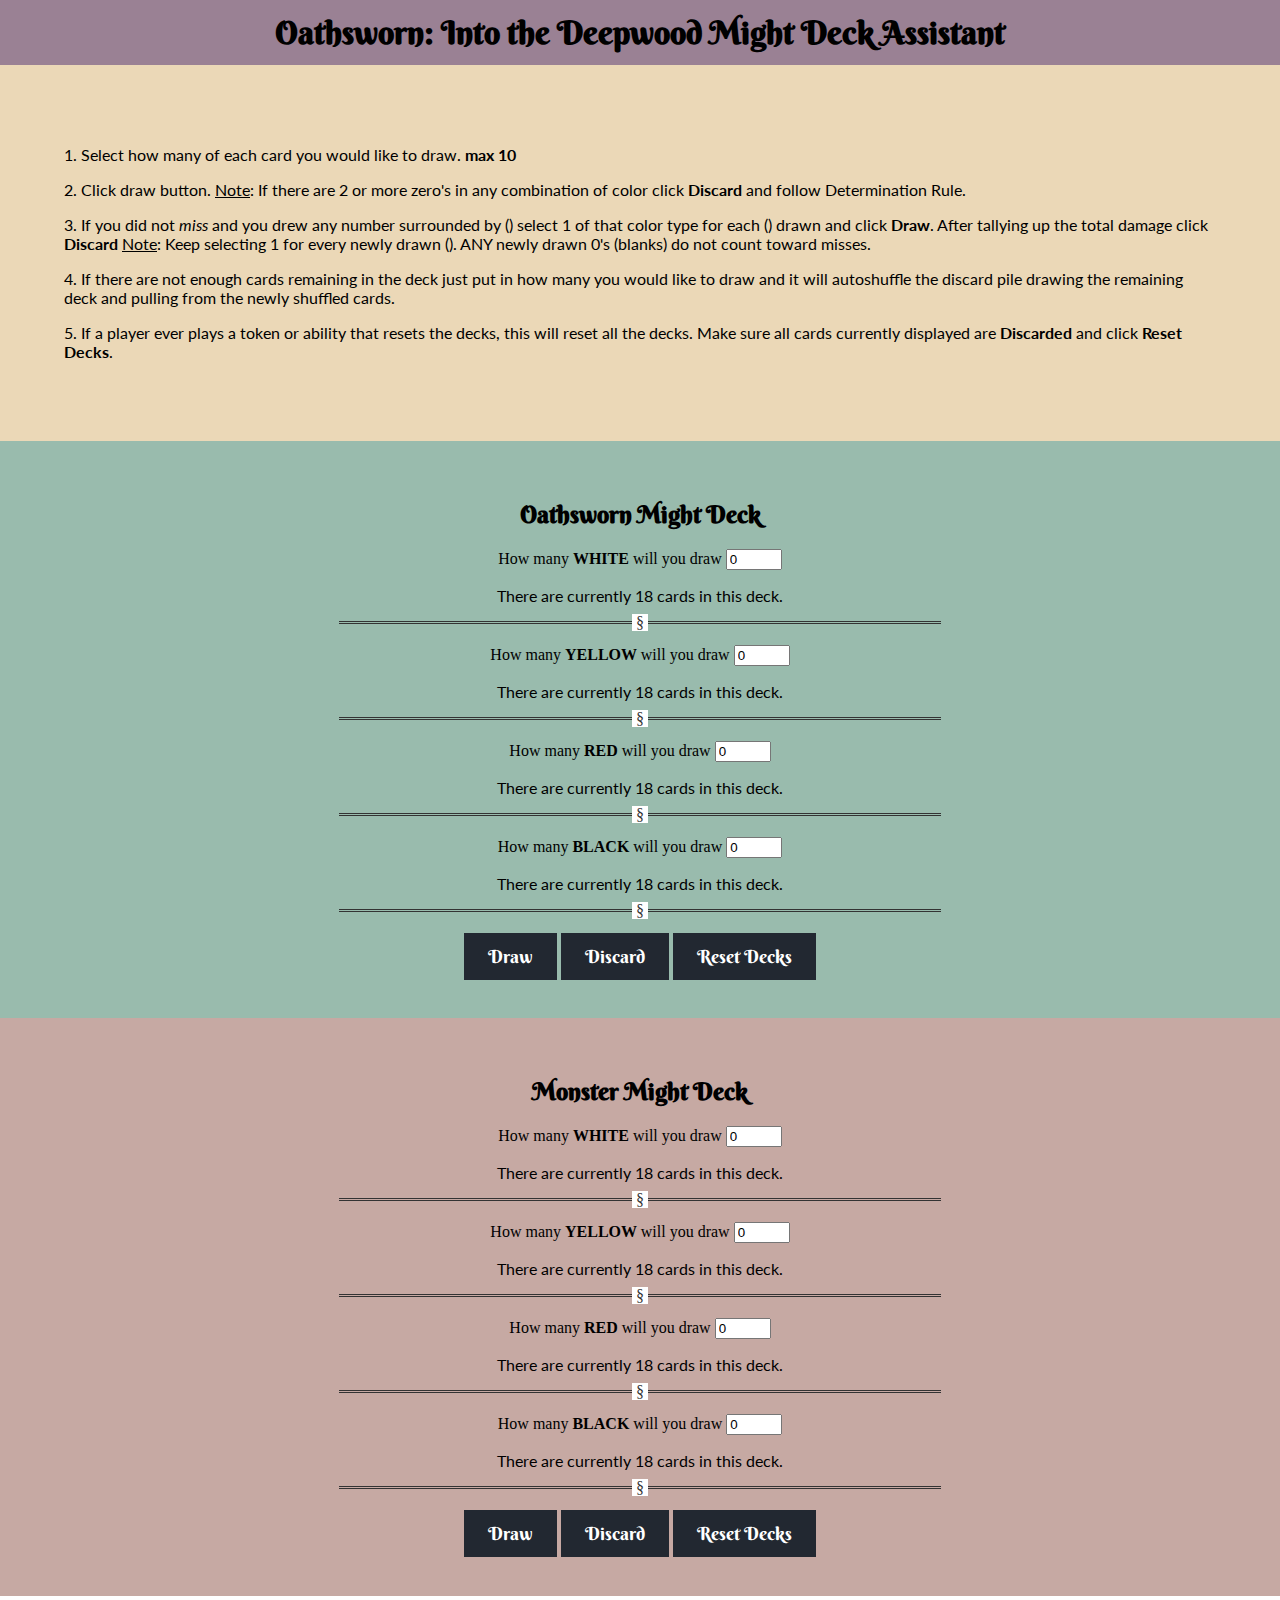
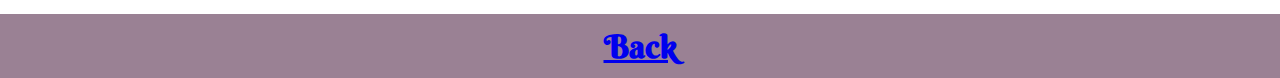
==== oathsworn.html @ df85a238 "Update oathsworn.html" ====
<!DOCTYPE html>
<html>
  <head>
    <meta charset="utf-8">
    <meta name="viewport" content="width=device-width">
    <title>Oathsworn Might Deck Assistant</title>
    <link rel="preconnect" href="https://fonts.gstatic.com">
    <link href="https://fonts.googleapis.com/css2?family=Berkshire+Swash&family=Lato&display=swap" rel="stylesheet">
    <style>
      footer {
        margin: 0;
      }

      body {
        margin: 0;
      }

      .button {
        background-color: #222831;
        border: none;
        color: white;
        padding: 12px 24px;
        text-align: center;
        font-size: 18px;
        cursor: pointer;
        font-family: 'Berkshire Swash', cursive;
      }

      .btn-group .button:not(:last-child) {
        border-right: none; /* Prevent double borders */
      }

      .btn-group .button:hover {
        background-color: #393e46;
      }

      hr {
        border: none;
        border-top: 3px double #333;
        color: #333;
        overflow: visible;
        text-align: center;
        height: 5px;
        width: 50%;
      }

      hr:after {
        background-color: white;
        content: '§';
        padding: 0 4px;
        position: relative;
        top: -10px;
      }

      .player {
        background-color: #99bbad;
        text-align: center;
        padding: 3%;
      }

      .intro {
        background-color: #ebd8b7;
        padding: 5%;
        align-text: left;
        font-family: 'Lato', sans-serif;
      }

      .monster {
        background-color: #c6a9a3;
        text-align: center;
        padding: 3%;
      }

      .print {
        font-weight: bold;
        background-color: #9a8194;
        //background-color: #f8f5f1;
      }

      h1 {
        font-family: 'Berkshire Swash', cursive;
        background-color: #9a8194;
        padding: 1%;
        margin: 0;
        text-align: center;
      }

      h2 {
        font-family: 'Berkshire Swash', cursive;
      }

      p {
        font-family: 'Lato', sans-serif;
      }

    </style>
  </head>


  <body>
    <script src="player.js"></script>
    <script src="monster.js"></script>
    <script> //Validation starts here to be called any time some value is placed in field.
    function createValidator(element) {
    return function() {
        var min = parseInt(element.getAttribute("min")) || 0;
        var max = parseInt(element.getAttribute("max")) || 0;

        var value = parseInt(element.value) || min;
        element.value = value; // make sure we got an int

        if (value < min) element.value = min;
        if (value > max) element.value = max;
        }
      }
    </script>


    <h1>Oathsworn: Into the Deepwood Might Deck Assistant</h1>
    <div class="intro">
      <p>1. Select how many of each card you would like to draw. <strong>max 10</strong></p>
      <p>2. Click draw button. <u>Note</u>: If there are 2 or more zero's in any combination of color click <strong>Discard</strong> and follow Determination Rule.</p>
      <p>3. If you did not <em>miss</em> and you drew any number surrounded by () select 1 of that color type for each () drawn and click <strong>Draw</strong>. After tallying up the total damage click <strong>Discard</strong> <u>Note</u>: Keep selecting 1 for every newly drawn (). ANY newly drawn 0's (blanks) do not count toward misses.</p>
      <p>4. If there are not enough cards remaining in the deck just put in how many you would like to draw and it will autoshuffle the discard pile drawing the remaining deck and pulling from the newly shuffled cards.</p>
      <p>5. If a player ever plays a token or ability that resets the decks, this will reset all the decks. Make sure all cards currently displayed are <strong>Discarded</strong> and click <strong>Reset Decks</strong>.

    </div>

   <div class="player">
    <h2>Oathsworn Might Deck</h2>

    <label>How many <strong> WHITE </strong> will you draw</label>
    <input type="number" min="0" max="10" id="white" value="0" class="num">
    <p id="white-deck">There are currently 18 cards in this deck.</p>
    <hr>
    <p id="draw-white" class="print"></p>
    <!--Checks deck Input field to make sure it is between 1 and 10-->
    <script>
      var elm = document.body.querySelector("input[id=white]");
      elm.onkeyup = createValidator(elm);
    </script>

    <label>How many <strong> YELLOW </strong> will you draw</label>
    <input type="number" min="0" max="10" id="yellow" value="0" class="num">
    <p id="yellow-deck">There are currently 18 cards in this deck.</p>
    <hr>
    <p id="draw-yellow" class="print"></p>
    <!--Checks deck Input field to make sure it is between 1 and 10-->
    <script>
      var elm = document.body.querySelector("input[id=yellow]");
      elm.onkeyup = createValidator(elm);
    </script>

    <label>How many <strong> RED </strong> will you draw</label>
    <input type="number" min="0" max="10" id="red" value="0" class="num">
    <p id="red-deck">There are currently 18 cards in this deck.</p>
    <hr>
    <p id="draw-red" class="print"></p>
    <!--Checks deck Input field to make sure it is between 1 and 10-->
    <script>
      var elm = document.body.querySelector("input[id=red]");
      elm.onkeyup = createValidator(elm);
    </script>

    <label>How many <strong> BLACK </strong> will you draw</label>
    <input type="number" min="0" max="10" id="black" value="0" class="num">
    <p id="black-deck">There are currently 18 cards in this deck.</p>
    <hr>
    <p id="draw-black" class="print"></p>
    <!--Checks deck Input field to make sure it is between 1 and 10-->
    <script>
      var elm = document.body.querySelector("input[id=black]");
      elm.onkeyup = createValidator(elm);
    </script>

  <div class ="btn-group">
    <button class="button" onclick="draw()">Draw</button>
    <button class="button" onclick="discard()">Discard</button>
    <button class="button" onclick="reset()">Reset Decks</button>
  </div>
  </div>

  <div class="monster">
    <h2>Monster Might Deck</h2>

    <label>How many <strong> WHITE </strong> will you draw</label>
    <input type="number" min="0" max="10" id="md-white" value="0" class="num">
    <p id="md-white-deck">There are currently 18 cards in this deck.</p>
    <hr>
    <p id="md-draw-white" class="print"></p>
    <!--Checks deck Input field to make sure it is between 1 and 10-->
    <script>
      var elm = document.body.querySelector("input[id=md-white]");
      elm.onkeyup = createValidator(elm);
    </script>

    <label>How many <strong> YELLOW </strong> will you draw</label>
    <input type="number" min="0" max="10" id="md-yellow" value="0" class="num">
    <p id="md-yellow-deck">There are currently 18 cards in this deck.</p>
    <hr>
    <p id="md-draw-yellow" class="print"></p>
    <!--Checks deck Input field to make sure it is between 1 and 10-->
    <script>
      var elm = document.body.querySelector("input[id=md-yellow]");
      elm.onkeyup = createValidator(elm);
    </script>

    <label>How many <strong> RED </strong> will you draw</label>
    <input type="number" min="0" max="10" id="md-red" value="0" class="num">
    <p id="md-red-deck">There are currently 18 cards in this deck.</p>
    <hr>
    <p id="md-draw-red" class="print"></p>
    <!--Checks deck Input field to make sure it is between 1 and 10-->
    <script>
      var elm = document.body.querySelector("input[id=md-red]");
      elm.onkeyup = createValidator(elm);
    </script>

    <label>How many <strong> BLACK </strong> will you draw</label>
    <input type="number" min="0" max="10" id="md-black" value="0" class="num">
    <p id="md-black-deck">There are currently 18 cards in this deck.</p>
    <hr>
    <p id="md-draw-black" class="print"></p>
    <!--Checks deck Input field to make sure it is between 1 and 10-->
    <script>
      var elm = document.body.querySelector("input[id=md-black]");
      elm.onkeyup = createValidator(elm);
    </script>

  <div class ="btn-group">
    <button class="button" onclick="mdraw()">Draw</button>
    <button class="button" onclick="mdiscard()">Discard</button>
    <button class="button" onclick="mreset()">Reset Decks</button>
  </div>
  </div>
<br>
<h1><a href="index.html">Back</a></h1>
  </body>

</html>
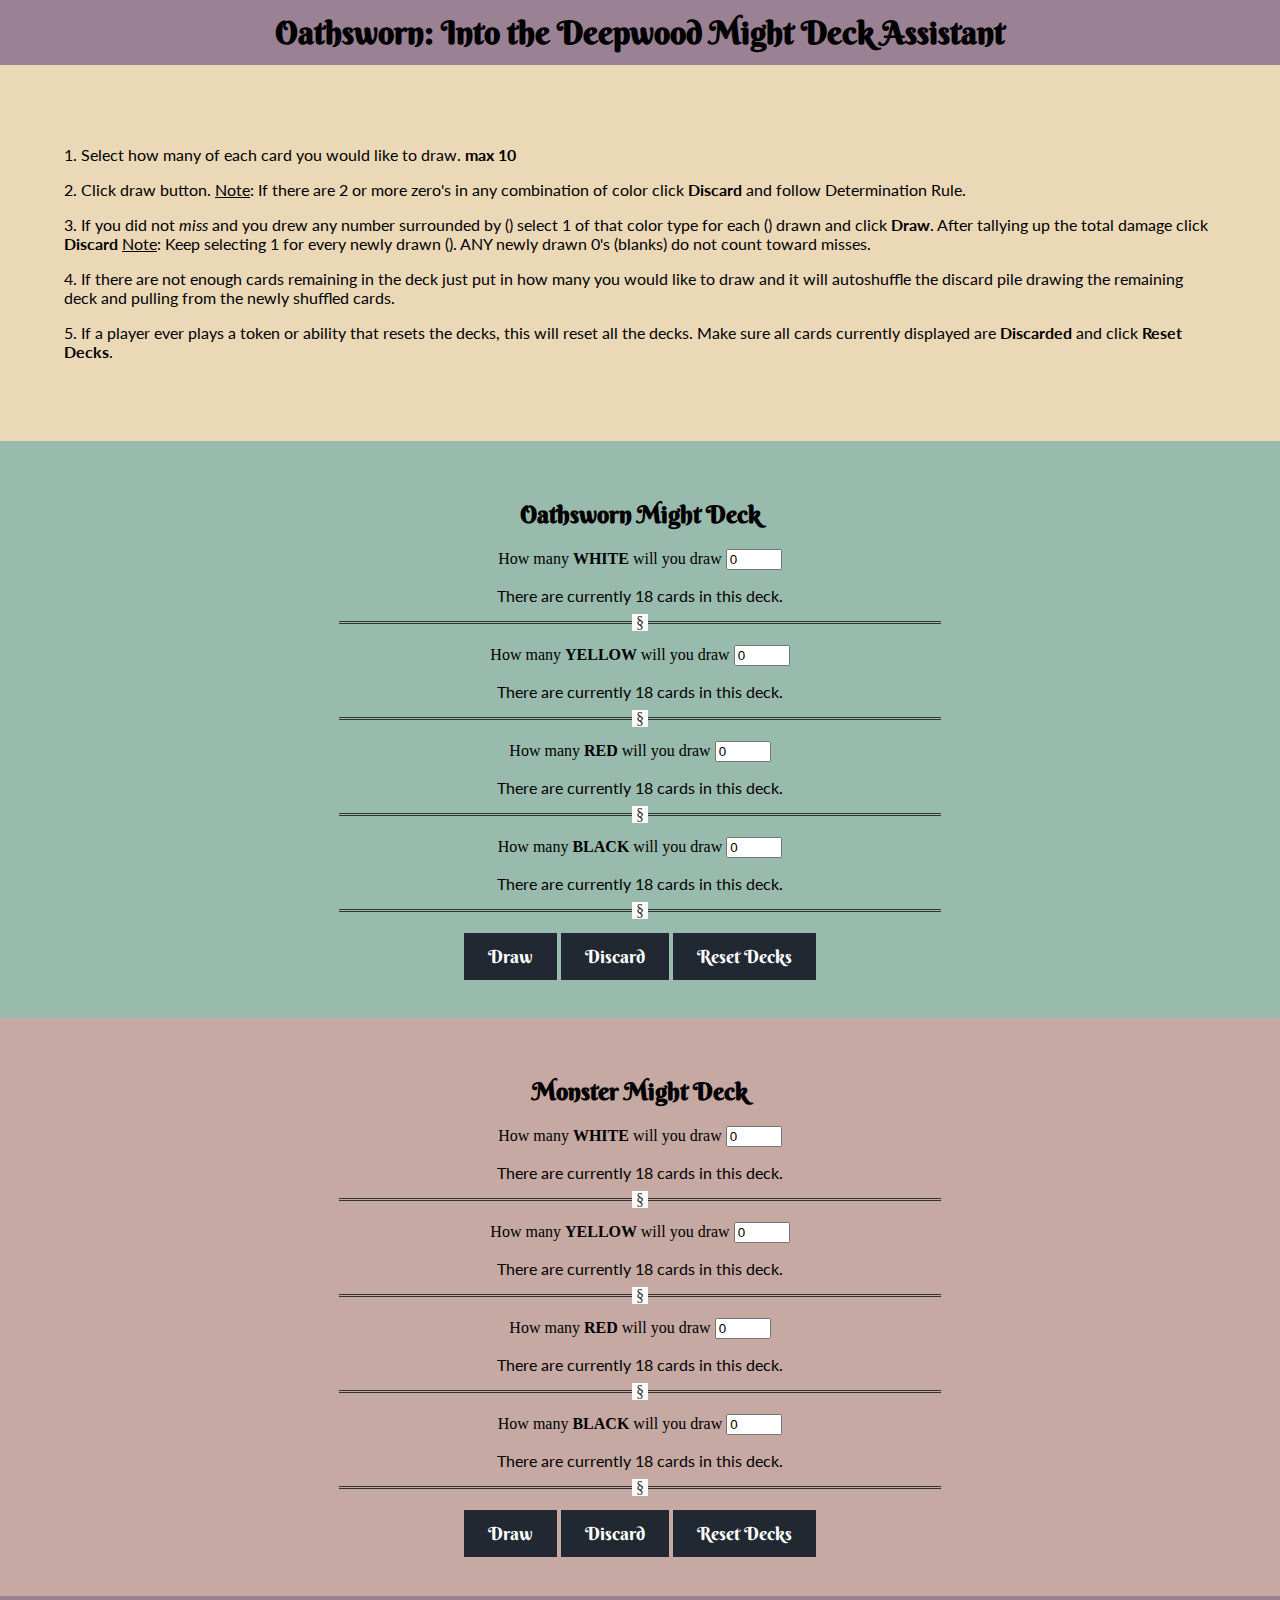
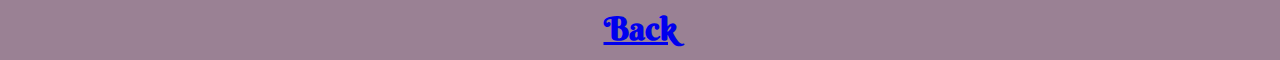
==== commit dd5925a2: "Update oathsworn.html" ====
--- a/oathsworn.html
+++ b/oathsworn.html
@@ -233,7 +233,7 @@
     <button class="button" onclick="mreset()">Reset Decks</button>
   </div>
   </div>
-<br>
+
 <h1><a href="index.html">Back</a></h1>
   </body>
 
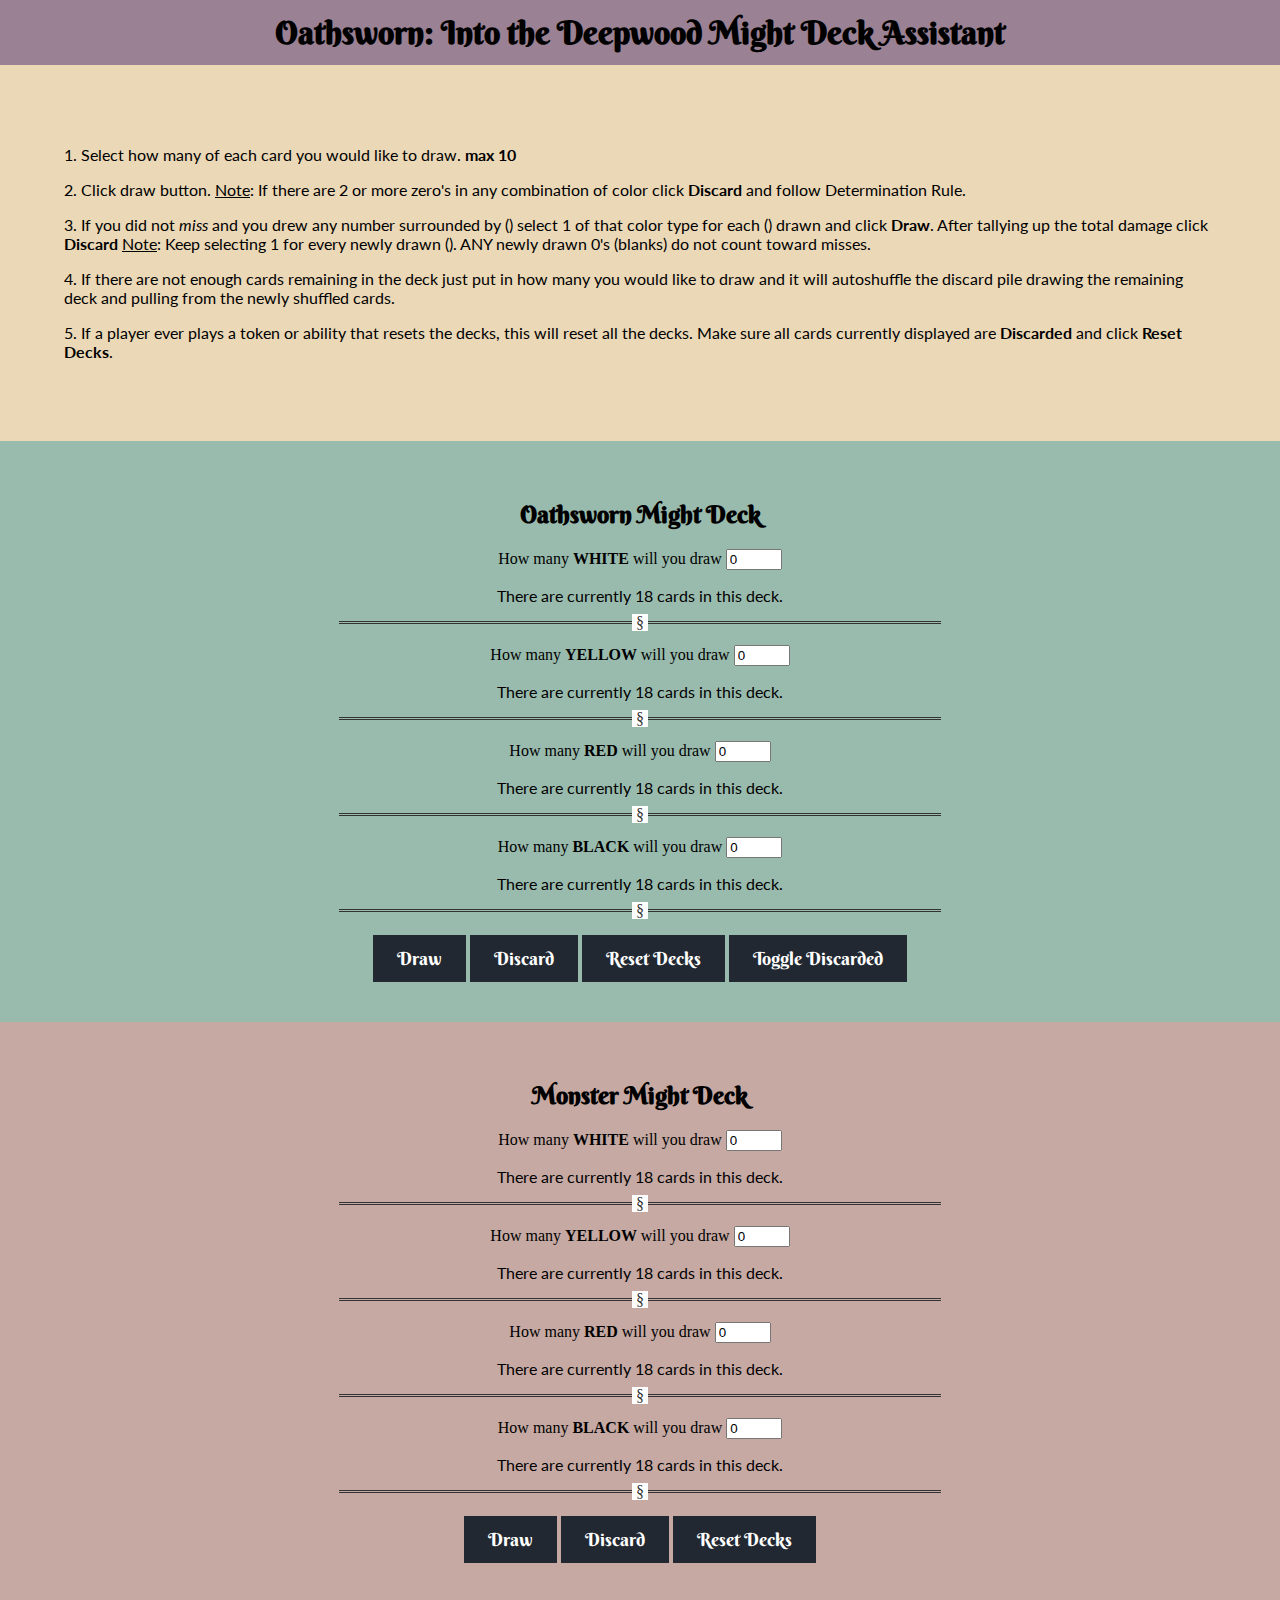
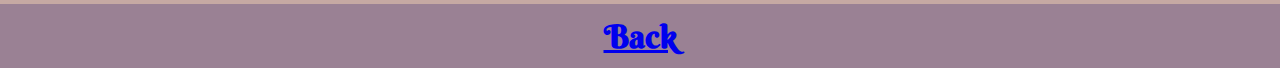
==== commit 7d17f013: "added toggle to show discarded might cards for players" ====
--- a/oathsworn.html
+++ b/oathsworn.html
@@ -24,6 +24,7 @@
         font-size: 18px;
         cursor: pointer;
         font-family: 'Berkshire Swash', cursive;
+        margin: 2px 0px;
       }
 
       .btn-group .button:not(:last-child) {
@@ -61,7 +62,6 @@
       .intro {
         background-color: #ebd8b7;
         padding: 5%;
-        align-text: left;
         font-family: 'Lato', sans-serif;
       }
 
@@ -74,7 +74,6 @@
       .print {
         font-weight: bold;
         background-color: #9a8194;
-        //background-color: #f8f5f1;
       }
 
       h1 {
@@ -134,10 +133,12 @@
     <p id="white-deck">There are currently 18 cards in this deck.</p>
     <hr>
     <p id="draw-white" class="print"></p>
+    <p id="print-discard-white"></p>
     <!--Checks deck Input field to make sure it is between 1 and 10-->
     <script>
       var elm = document.body.querySelector("input[id=white]");
       elm.onkeyup = createValidator(elm);
+      document.getElementById("print-discard-white").style.display="none";
     </script>
 
     <label>How many <strong> YELLOW </strong> will you draw</label>
@@ -145,10 +146,12 @@
     <p id="yellow-deck">There are currently 18 cards in this deck.</p>
     <hr>
     <p id="draw-yellow" class="print"></p>
+    <p id="print-discard-yellow"></p>
     <!--Checks deck Input field to make sure it is between 1 and 10-->
     <script>
       var elm = document.body.querySelector("input[id=yellow]");
       elm.onkeyup = createValidator(elm);
+      document.getElementById("print-discard-yellow").style.display="none";
     </script>
 
     <label>How many <strong> RED </strong> will you draw</label>
@@ -156,10 +159,12 @@
     <p id="red-deck">There are currently 18 cards in this deck.</p>
     <hr>
     <p id="draw-red" class="print"></p>
+    <p id="print-discard-red"></p>
     <!--Checks deck Input field to make sure it is between 1 and 10-->
     <script>
       var elm = document.body.querySelector("input[id=red]");
       elm.onkeyup = createValidator(elm);
+      document.getElementById("print-discard-red").style.display="none";
     </script>
 
     <label>How many <strong> BLACK </strong> will you draw</label>
@@ -167,16 +172,19 @@
     <p id="black-deck">There are currently 18 cards in this deck.</p>
     <hr>
     <p id="draw-black" class="print"></p>
+    <p id="print-discard-black"></p>
     <!--Checks deck Input field to make sure it is between 1 and 10-->
     <script>
       var elm = document.body.querySelector("input[id=black]");
       elm.onkeyup = createValidator(elm);
+      document.getElementById("print-discard-black").style.display="none";
     </script>
 
   <div class ="btn-group">
     <button class="button" onclick="draw()">Draw</button>
     <button class="button" onclick="discard()">Discard</button>
     <button class="button" onclick="reset()">Reset Decks</button>
+    <button class="button" onclick="showDiscard()">Toggle Discarded</button>
   </div>
   </div>
 
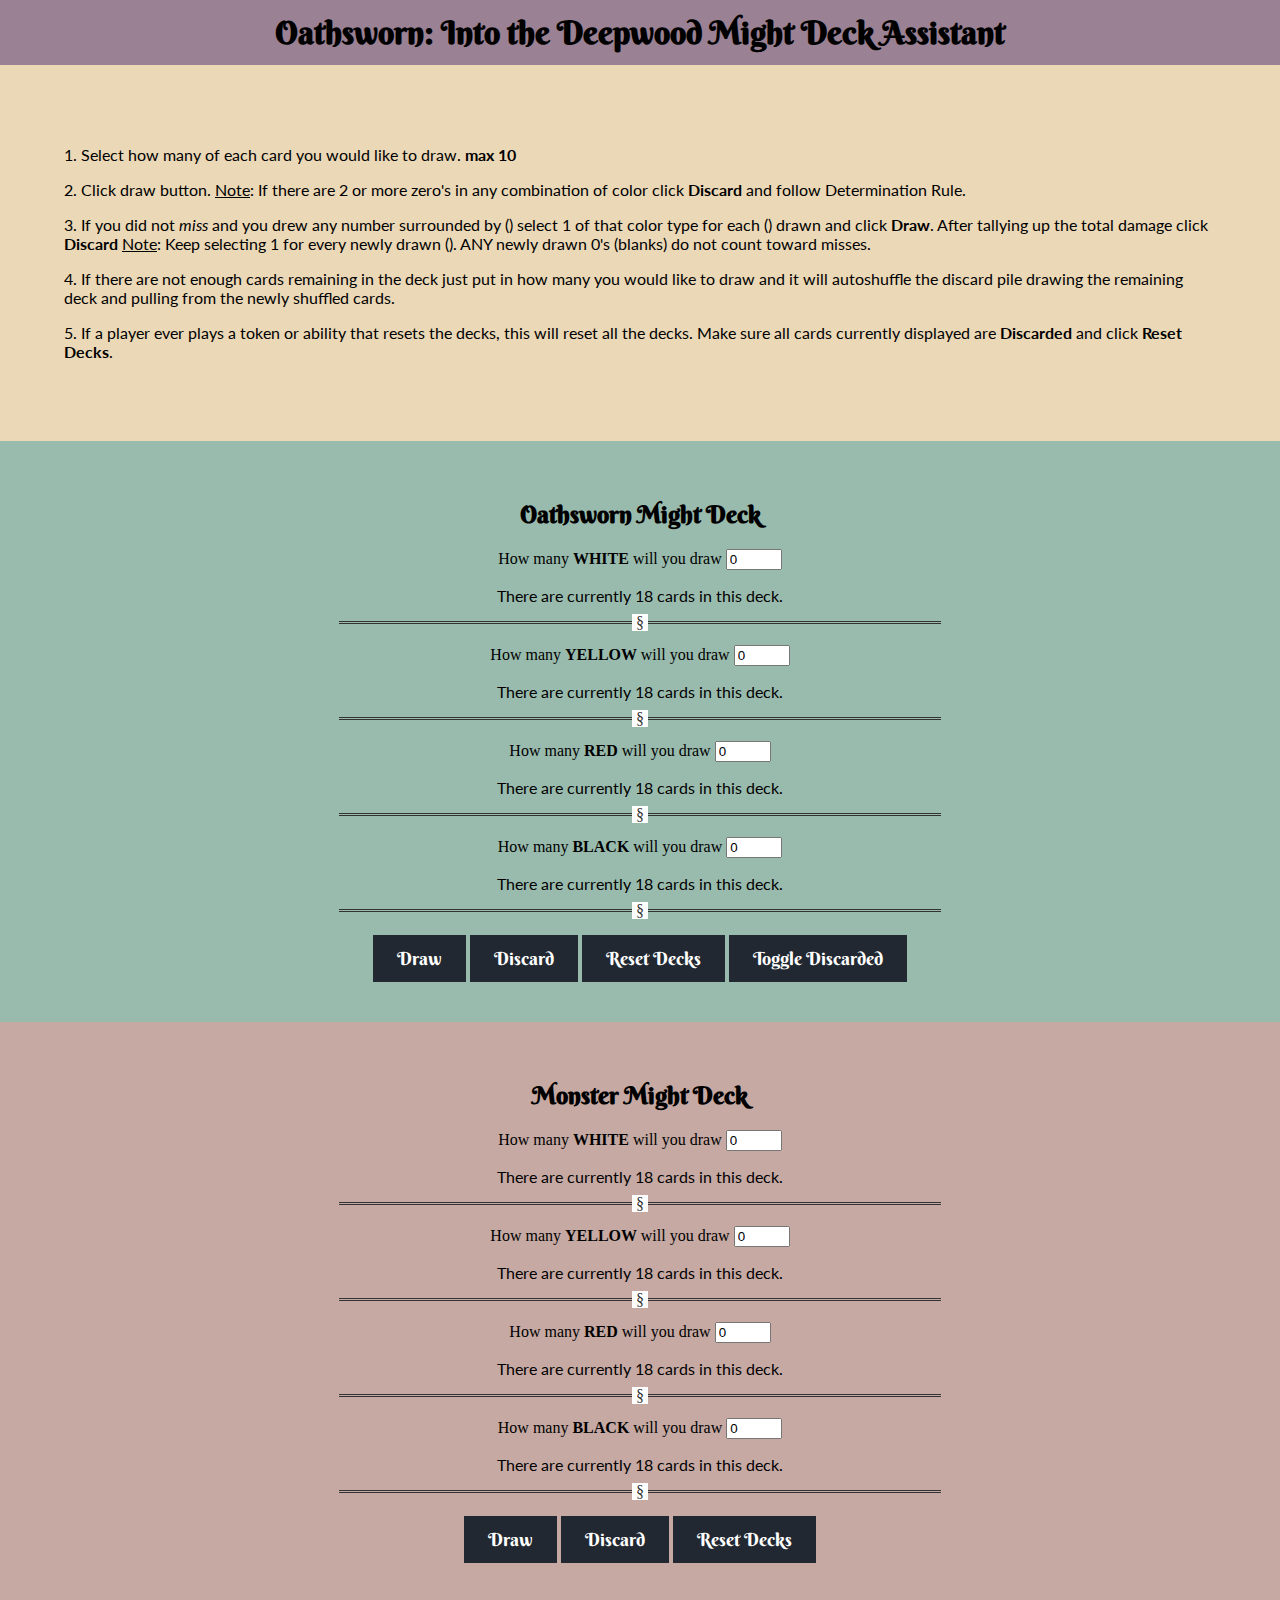
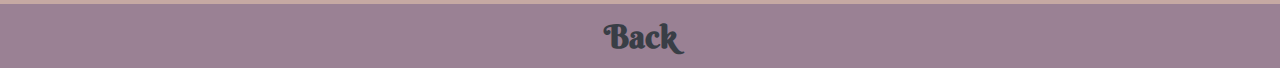
==== commit 4bbd2e28: "New landing page implemented" ====
--- a/oathsworn.html
+++ b/oathsworn.html
@@ -92,6 +92,20 @@
         font-family: 'Lato', sans-serif;
       }
 
+      .discard {
+        background-color: #c64756;
+      }
+
+      a {
+        color: #393e46;
+        font-family: 'Berkshire Swash', cursive;
+        text-decoration: none;
+      }
+
+      a:hover {
+        color:#f8f5f1;
+      }
+
     </style>
   </head>
 
@@ -133,7 +147,7 @@
     <p id="white-deck">There are currently 18 cards in this deck.</p>
     <hr>
     <p id="draw-white" class="print"></p>
-    <p id="print-discard-white"></p>
+    <p id="print-discard-white" class="discard"></p>
     <!--Checks deck Input field to make sure it is between 1 and 10-->
     <script>
       var elm = document.body.querySelector("input[id=white]");
@@ -146,7 +160,7 @@
     <p id="yellow-deck">There are currently 18 cards in this deck.</p>
     <hr>
     <p id="draw-yellow" class="print"></p>
-    <p id="print-discard-yellow"></p>
+    <p id="print-discard-yellow" class="discard"></p>
     <!--Checks deck Input field to make sure it is between 1 and 10-->
     <script>
       var elm = document.body.querySelector("input[id=yellow]");
@@ -159,7 +173,7 @@
     <p id="red-deck">There are currently 18 cards in this deck.</p>
     <hr>
     <p id="draw-red" class="print"></p>
-    <p id="print-discard-red"></p>
+    <p id="print-discard-red" class="discard"></p>
     <!--Checks deck Input field to make sure it is between 1 and 10-->
     <script>
       var elm = document.body.querySelector("input[id=red]");
@@ -172,7 +186,7 @@
     <p id="black-deck">There are currently 18 cards in this deck.</p>
     <hr>
     <p id="draw-black" class="print"></p>
-    <p id="print-discard-black"></p>
+    <p id="print-discard-black" class="discard"></p>
     <!--Checks deck Input field to make sure it is between 1 and 10-->
     <script>
       var elm = document.body.querySelector("input[id=black]");
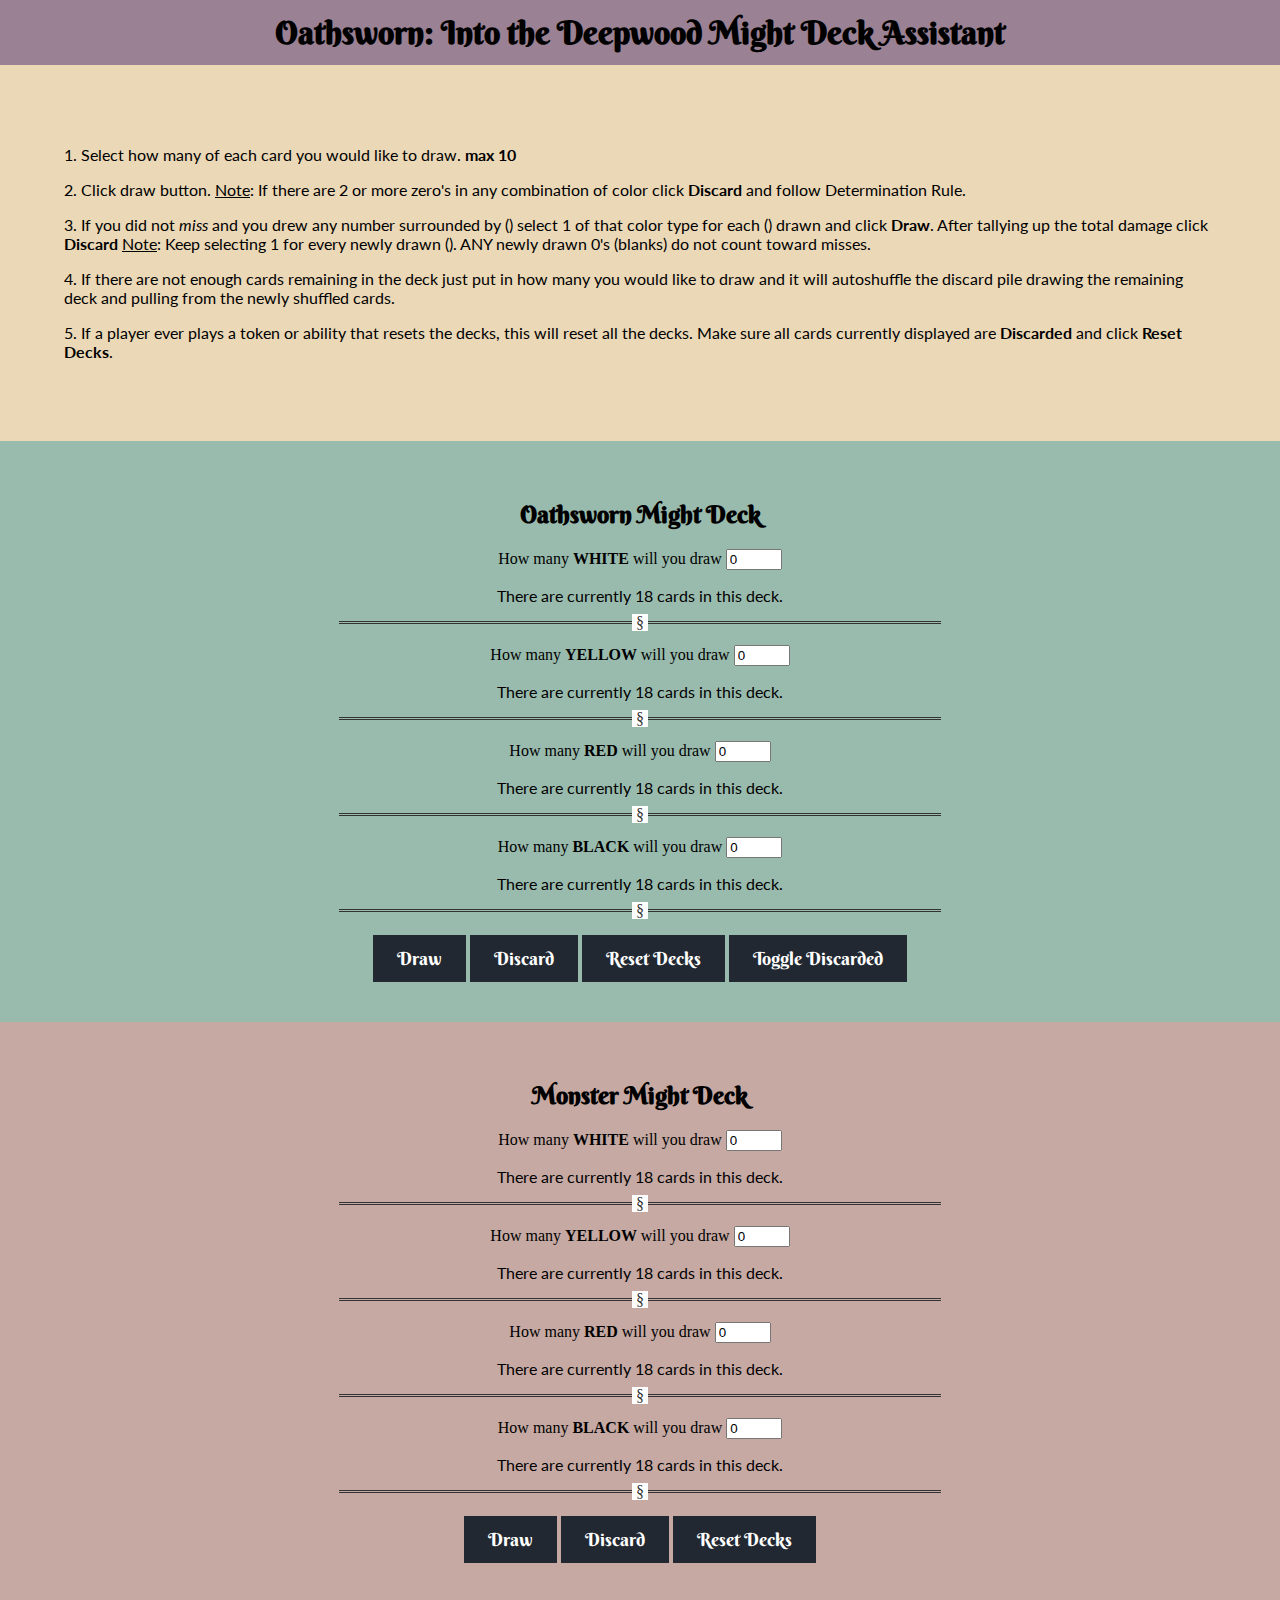
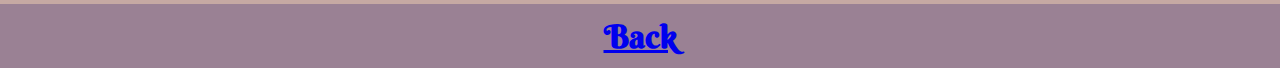
==== commit 116af150: "Merge branch 'main' of https://github.com/celstra/celstra.github.io into main" ====
--- a/oathsworn.html
+++ b/oathsworn.html
@@ -96,6 +96,7 @@
         background-color: #c64756;
       }
 
+<<<<<<< HEAD
       a {
         color: #393e46;
         font-family: 'Berkshire Swash', cursive;
@@ -106,6 +107,8 @@
         color:#f8f5f1;
       }
 
+=======
+>>>>>>> a4452532245d7834c191ef62a284b3a699f54617
     </style>
   </head>
 
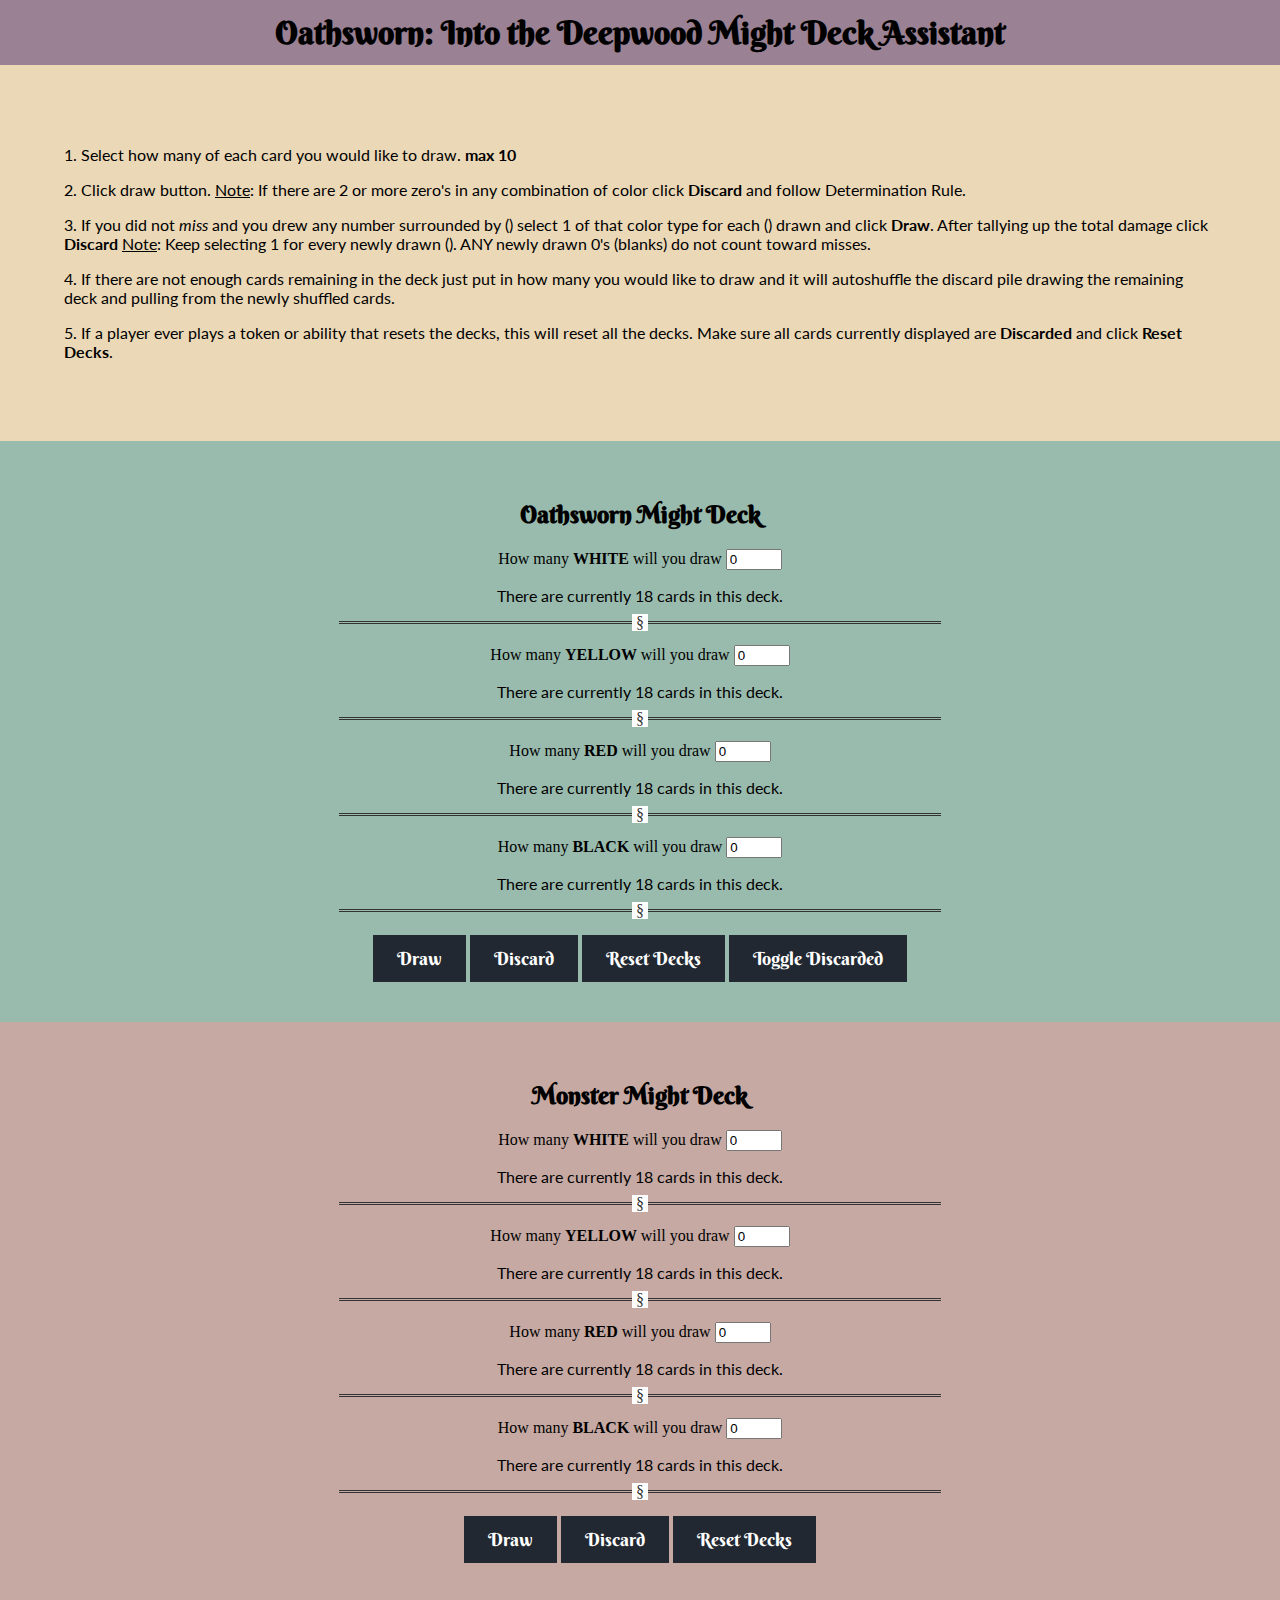
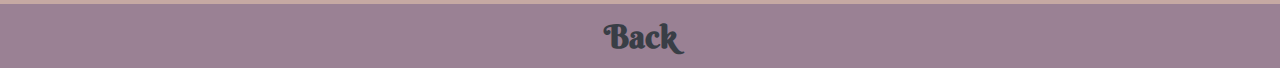
==== commit 7d1beef3: "Button fixes" ====
--- a/oathsworn.html
+++ b/oathsworn.html
@@ -96,7 +96,6 @@
         background-color: #c64756;
       }
 
-<<<<<<< HEAD
       a {
         color: #393e46;
         font-family: 'Berkshire Swash', cursive;
@@ -107,8 +106,6 @@
         color:#f8f5f1;
       }
 
-=======
->>>>>>> a4452532245d7834c191ef62a284b3a699f54617
     </style>
   </head>
 
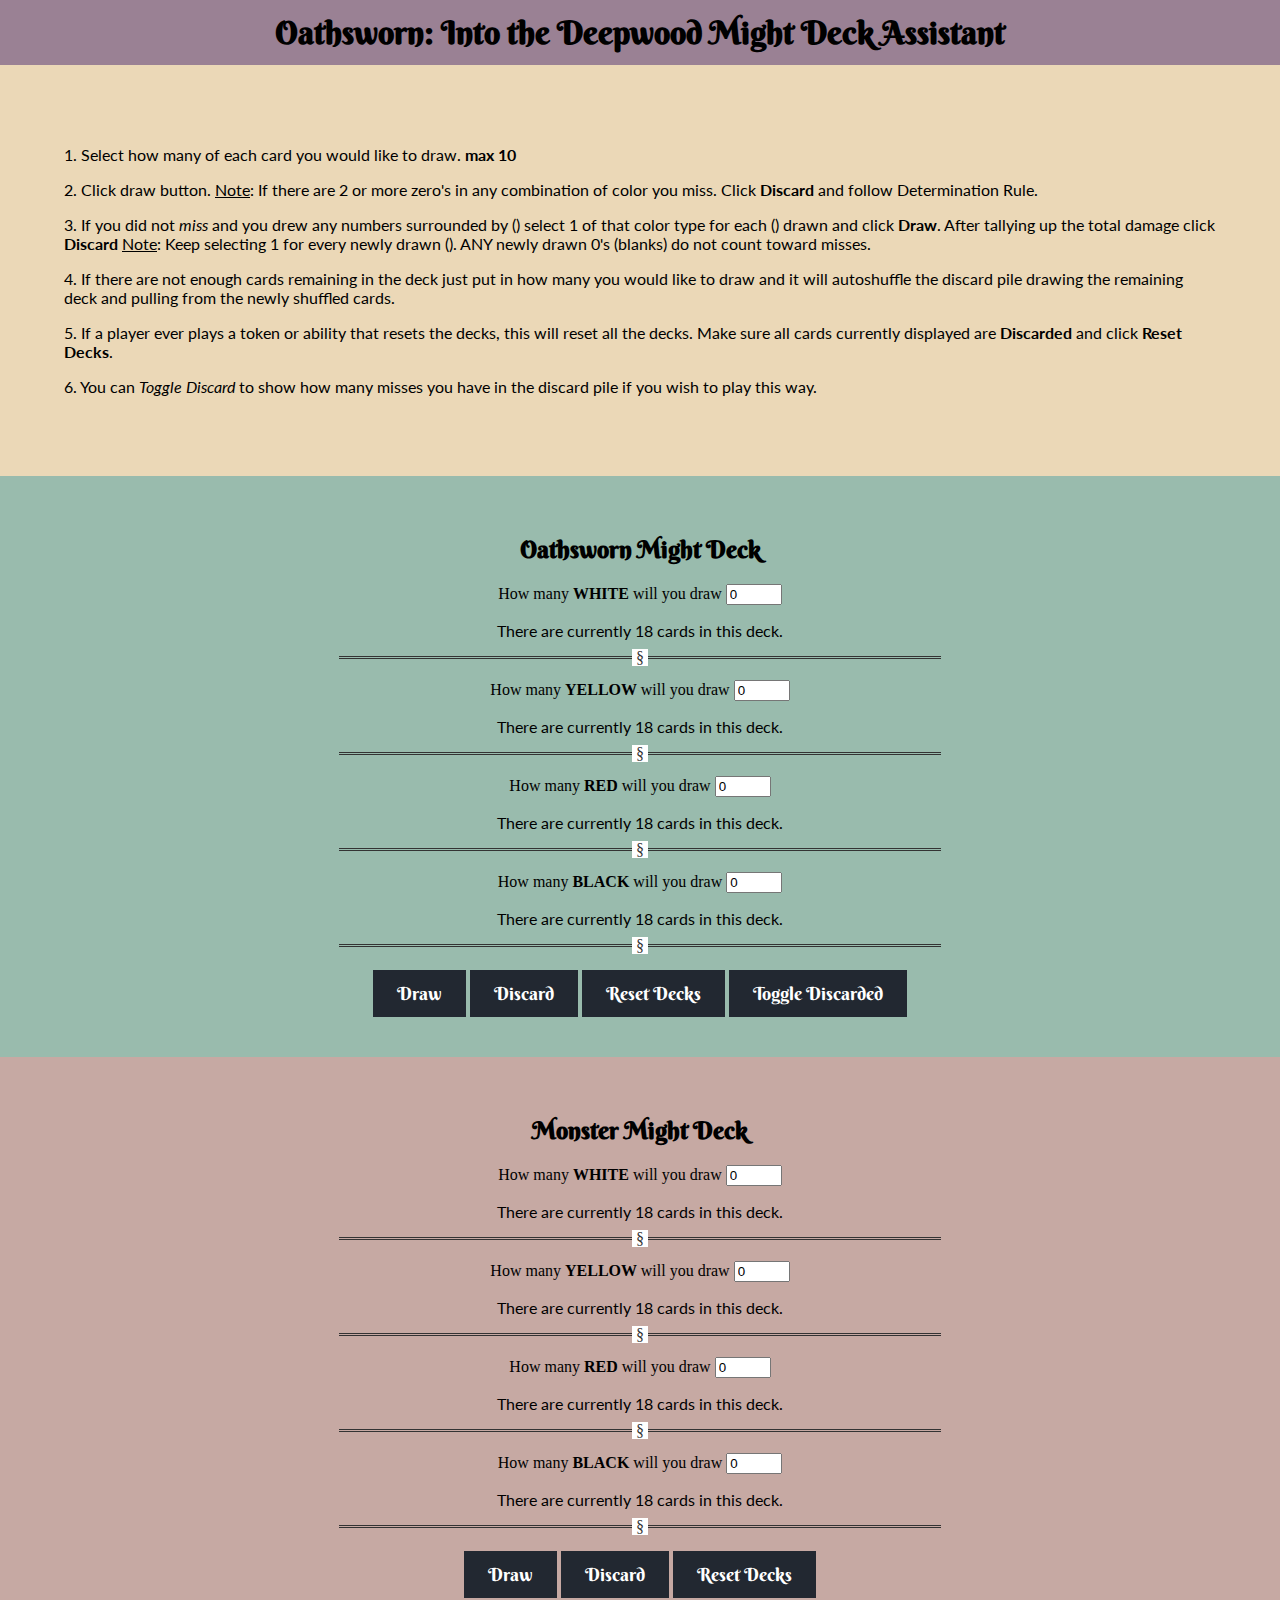
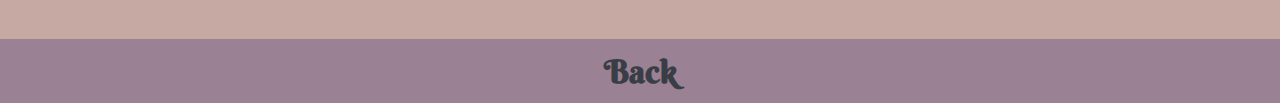
==== commit 70dfeec0: "Added clarification to oathsworn might deck" ====
--- a/oathsworn.html
+++ b/oathsworn.html
@@ -132,10 +132,11 @@
     <h1>Oathsworn: Into the Deepwood Might Deck Assistant</h1>
     <div class="intro">
       <p>1. Select how many of each card you would like to draw. <strong>max 10</strong></p>
-      <p>2. Click draw button. <u>Note</u>: If there are 2 or more zero's in any combination of color click <strong>Discard</strong> and follow Determination Rule.</p>
-      <p>3. If you did not <em>miss</em> and you drew any number surrounded by () select 1 of that color type for each () drawn and click <strong>Draw</strong>. After tallying up the total damage click <strong>Discard</strong> <u>Note</u>: Keep selecting 1 for every newly drawn (). ANY newly drawn 0's (blanks) do not count toward misses.</p>
+      <p>2. Click draw button. <u>Note</u>: If there are 2 or more zero's in any combination of color you miss. Click <strong>Discard</strong> and follow Determination Rule.</p>
+      <p>3. If you did not <em>miss</em> and you drew any numbers surrounded by () select 1 of that color type for each () drawn and click <strong>Draw</strong>. After tallying up the total damage click <strong>Discard</strong> <u>Note</u>: Keep selecting 1 for every newly drawn (). ANY newly drawn 0's (blanks) do not count toward misses.</p>
       <p>4. If there are not enough cards remaining in the deck just put in how many you would like to draw and it will autoshuffle the discard pile drawing the remaining deck and pulling from the newly shuffled cards.</p>
       <p>5. If a player ever plays a token or ability that resets the decks, this will reset all the decks. Make sure all cards currently displayed are <strong>Discarded</strong> and click <strong>Reset Decks</strong>.
+      <p>6. You can <em>Toggle Discard</em> to show how many misses you have in the discard pile if you wish to play this way.</p>
 
     </div>
 
